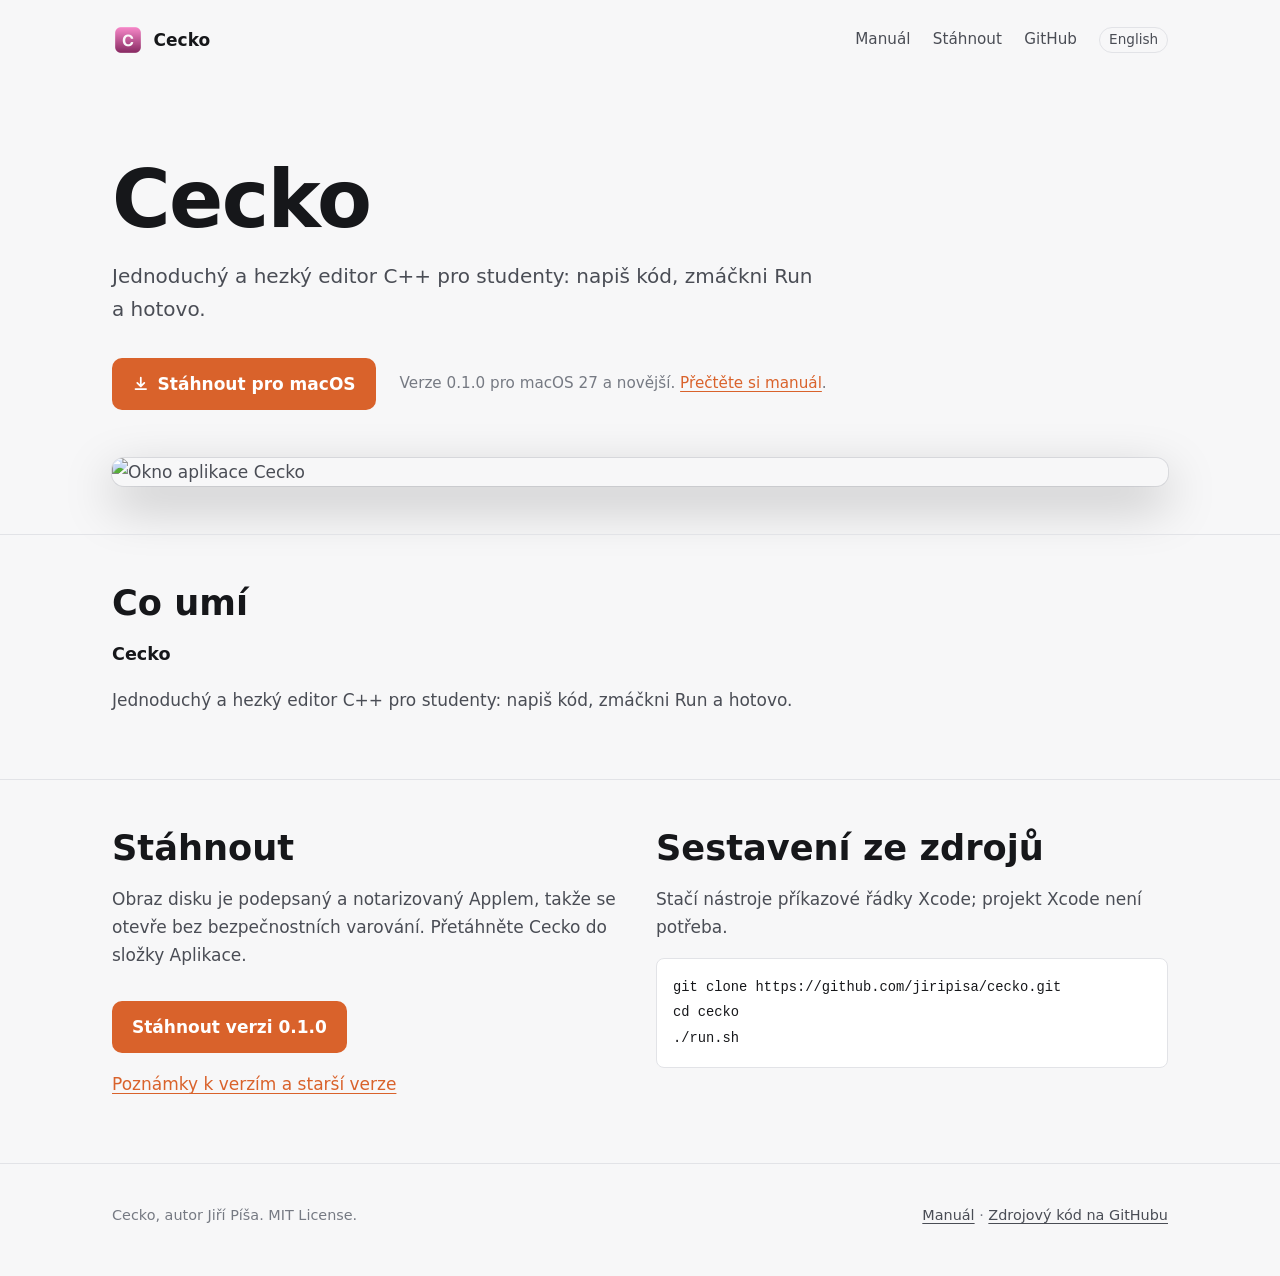
==== docs/cs/index.html @ 794611c7 "chore: app skeleton — Cecko, a beginner C++ editor for macOS" ====
<!doctype html>
<html lang="cs">
<head>
<meta charset="utf-8">
<meta name="viewport" content="width=device-width, initial-scale=1">
<title>Cecko pro macOS</title>
<meta name="description" content="Jednoduchý a hezký editor C++ pro studenty: napiš kód, zmáčkni Run a hotovo.">
<meta property="og:title" content="Cecko">
<meta property="og:description" content="Jednoduchý a hezký editor C++ pro studenty: napiš kód, zmáčkni Run a hotovo.">
<meta property="og:image" content="https://jiripisa.github.io/cecko/assets/cecko-window.png">
<meta property="og:type" content="website">
<link rel="alternate" hreflang="en" href="https://jiripisa.github.io/cecko/">
<link rel="alternate" hreflang="cs" href="https://jiripisa.github.io/cecko/cs/">
<link rel="alternate" hreflang="x-default" href="https://jiripisa.github.io/cecko/">
<link rel="icon" href="../assets/icon.png">
<link rel="stylesheet" href="../assets/site.css">
</head>
<body>

<header class="wrap masthead">
  <a class="brand" href="#top"><img src="../assets/icon.png" alt="" width="32" height="32">Cecko</a>
  <nav aria-label="Stránka">
    <a href="manual.html">Manuál</a>
    <a href="#get">Stáhnout</a>
    <a href="https://github.com/jiripisa/cecko">GitHub</a>
    <a class="lang" href="../" hreflang="en" lang="en">English</a>
  </nav>
</header>

<main id="top">
  <div class="wrap hero">
    <h1>Cecko</h1>
    <p class="lede">Jednoduchý a hezký editor C++ pro studenty: napiš kód, zmáčkni Run a hotovo.</p>
    <div class="actions">
      <a class="button" href="https://github.com/jiripisa/cecko/releases/download/v0.1.0/Cecko-0.1.0.dmg">
        <svg viewBox="0 0 20 20" fill="none" stroke="currentColor" stroke-width="2" aria-hidden="true"><path d="M10 3v10m0 0-4-4m4 4 4-4M4 16h12" stroke-linecap="round" stroke-linejoin="round"/></svg>
        Stáhnout pro macOS
      </a>
      <span class="meta">Verze 0.1.0 pro macOS 27 a novější. <a href="manual.html">Přečtěte si manuál</a>.</span>
    </div>
    <figure class="shot">
      <img src="../assets/cecko-window.png" alt="Okno aplikace Cecko" width="1400">
    </figure>
  </div>

  <section id="features">
    <div class="wrap">
      <h2>Co umí</h2>
      <!-- FILL: stejné bloky jako v anglické verzi, česky. -->
      <div class="grid">
        <div>
          <h3>Cecko</h3>
          <p>Jednoduchý a hezký editor C++ pro studenty: napiš kód, zmáčkni Run a hotovo.</p>
        </div>
      </div>
    </div>
  </section>

  <section id="get">
    <div class="wrap grid">
      <div>
        <h2>Stáhnout</h2>
        <p>Obraz disku je podepsaný a notarizovaný Applem, takže se otevře bez
        bezpečnostních varování. Přetáhněte Cecko do složky Aplikace.</p>
        <div class="actions">
          <a class="button" href="https://github.com/jiripisa/cecko/releases/download/v0.1.0/Cecko-0.1.0.dmg">Stáhnout verzi 0.1.0</a>
        </div>
        <p><a href="https://github.com/jiripisa/cecko/releases">Poznámky k verzím a starší verze</a></p>
      </div>
      <div>
        <h2>Sestavení ze zdrojů</h2>
        <p>Stačí nástroje příkazové řádky Xcode; projekt Xcode není potřeba.</p>
<pre><code>git clone https://github.com/jiripisa/cecko.git
cd cecko
./run.sh</code></pre>
      </div>
    </div>
  </section>
</main>

<footer>
  <div class="wrap">
    <span>Cecko, autor Jiří Píša. MIT License.</span>
    <span><a href="manual.html">Manuál</a> · <a href="https://github.com/jiripisa/cecko">Zdrojový kód na GitHubu</a></span>
  </div>
</footer>

</body>
</html>
---- docs/assets/site.css ----
/* Shared by index.html and manual.html. Colours are tokens; adjust --accent
   to the app's icon. Light and dark follow the system. */
:root {
  --bg: #f7f7f8;
  --panel: #ffffff;
  --line: #e2e3e7;
  --ink: #16171a;
  --ink2: #4a4d55;
  --ink3: #767a83;
  --accent: #d9622b;
  --accent-ink: #ffffff;
  --measure: 44rem;
  --gutter: clamp(1rem, 4vw, 3rem);
  color-scheme: light dark;
}
@media (prefers-color-scheme: dark) {
  :root {
    --bg: #131418;
    --panel: #1a1c21;
    --line: #2a2d34;
    --ink: #e7ecf2;
    --ink2: #aab2bd;
    --ink3: #7d848e;
    --accent: #ff9e4a;
    --accent-ink: #1a1209;
  }
}
* { box-sizing: border-box; }
html { -webkit-text-size-adjust: 100%; scroll-padding-top: 1.5rem; }
body {
  margin: 0;
  background: var(--bg);
  color: var(--ink2);
  font: 1.0625rem/1.65 system-ui, -apple-system, "Segoe UI", sans-serif;
}
a { color: var(--accent); text-underline-offset: .2em; }
a:focus-visible, button:focus-visible { outline: 2px solid var(--accent); outline-offset: 3px; border-radius: 4px; }
code, kbd, pre { font-family: ui-monospace, "SF Mono", Menlo, monospace; font-size: .9em; }
code { color: var(--ink); }
b, strong { color: var(--ink); font-weight: 600; }
img { max-width: 100%; height: auto; }
.wrap { max-width: 72rem; margin: 0 auto; padding: 0 var(--gutter); }

.masthead { display: flex; align-items: center; justify-content: space-between; gap: 1rem; padding-block: 1.5rem; }
.brand { display: flex; align-items: center; gap: .6rem; color: var(--ink); text-decoration: none; font-weight: 650; }
.brand img { width: 2rem; height: 2rem; }
.masthead nav { display: flex; flex-wrap: wrap; justify-content: flex-end; gap: .4rem 1.4rem; }
.masthead nav a { color: var(--ink2); text-decoration: none; font-size: .95rem; }
.masthead nav a:hover, .masthead nav a[aria-current] { color: var(--ink); }
.masthead nav a.lang { padding: 0 .55rem; border: 1px solid var(--line); border-radius: 999px; font-size: .85rem; }

.hero { padding-block: clamp(2rem, 7vw, 5rem) 3rem; }
.hero h1 { margin: 0; color: var(--ink); font-size: clamp(2.6rem, 8vw, 5rem); line-height: 1; letter-spacing: -.02em; }
.lede { max-width: var(--measure); margin: 1.25rem 0 0; font-size: 1.25rem; }
.actions { display: flex; flex-wrap: wrap; align-items: center; gap: 1rem 1.5rem; margin-top: 2rem; }
.button {
  display: inline-flex; align-items: center; gap: .5rem; padding: .75rem 1.25rem; border-radius: 10px;
  background: var(--accent); color: var(--accent-ink); font-weight: 650; text-decoration: none;
}
.button svg { width: 1.1rem; height: 1.1rem; }
.meta { color: var(--ink3); font-size: .95rem; }
.shot { margin: 3rem 0 0; }
.shot img { display: block; border-radius: 12px; box-shadow: 0 18px 50px rgba(0,0,0,.25), 0 0 0 1px var(--line); }

section { padding-block: 3rem; border-top: 1px solid var(--line); }
section h2 { margin: 0 0 1rem; color: var(--ink); font-size: clamp(1.6rem, 3.5vw, 2.2rem); line-height: 1.15; }
section p, section li { max-width: var(--measure); }
.grid { display: grid; grid-template-columns: repeat(auto-fit, minmax(16rem, 1fr)); gap: 2rem; }
.grid h3 { margin: 0 0 .4rem; color: var(--ink); font-size: 1.1rem; }
pre { overflow-x: auto; padding: 1rem; border-radius: 8px; background: var(--panel); border: 1px solid var(--line); color: var(--ink); }

footer { padding-block: 2.5rem 3rem; color: var(--ink3); font-size: .9rem; border-top: 1px solid var(--line); }
footer .wrap { display: flex; flex-wrap: wrap; justify-content: space-between; gap: 1rem; }
footer a { color: var(--ink2); }

@media (max-width: 640px) {
  .masthead nav a:not(.lang):not(:first-child) { display: none; }
}
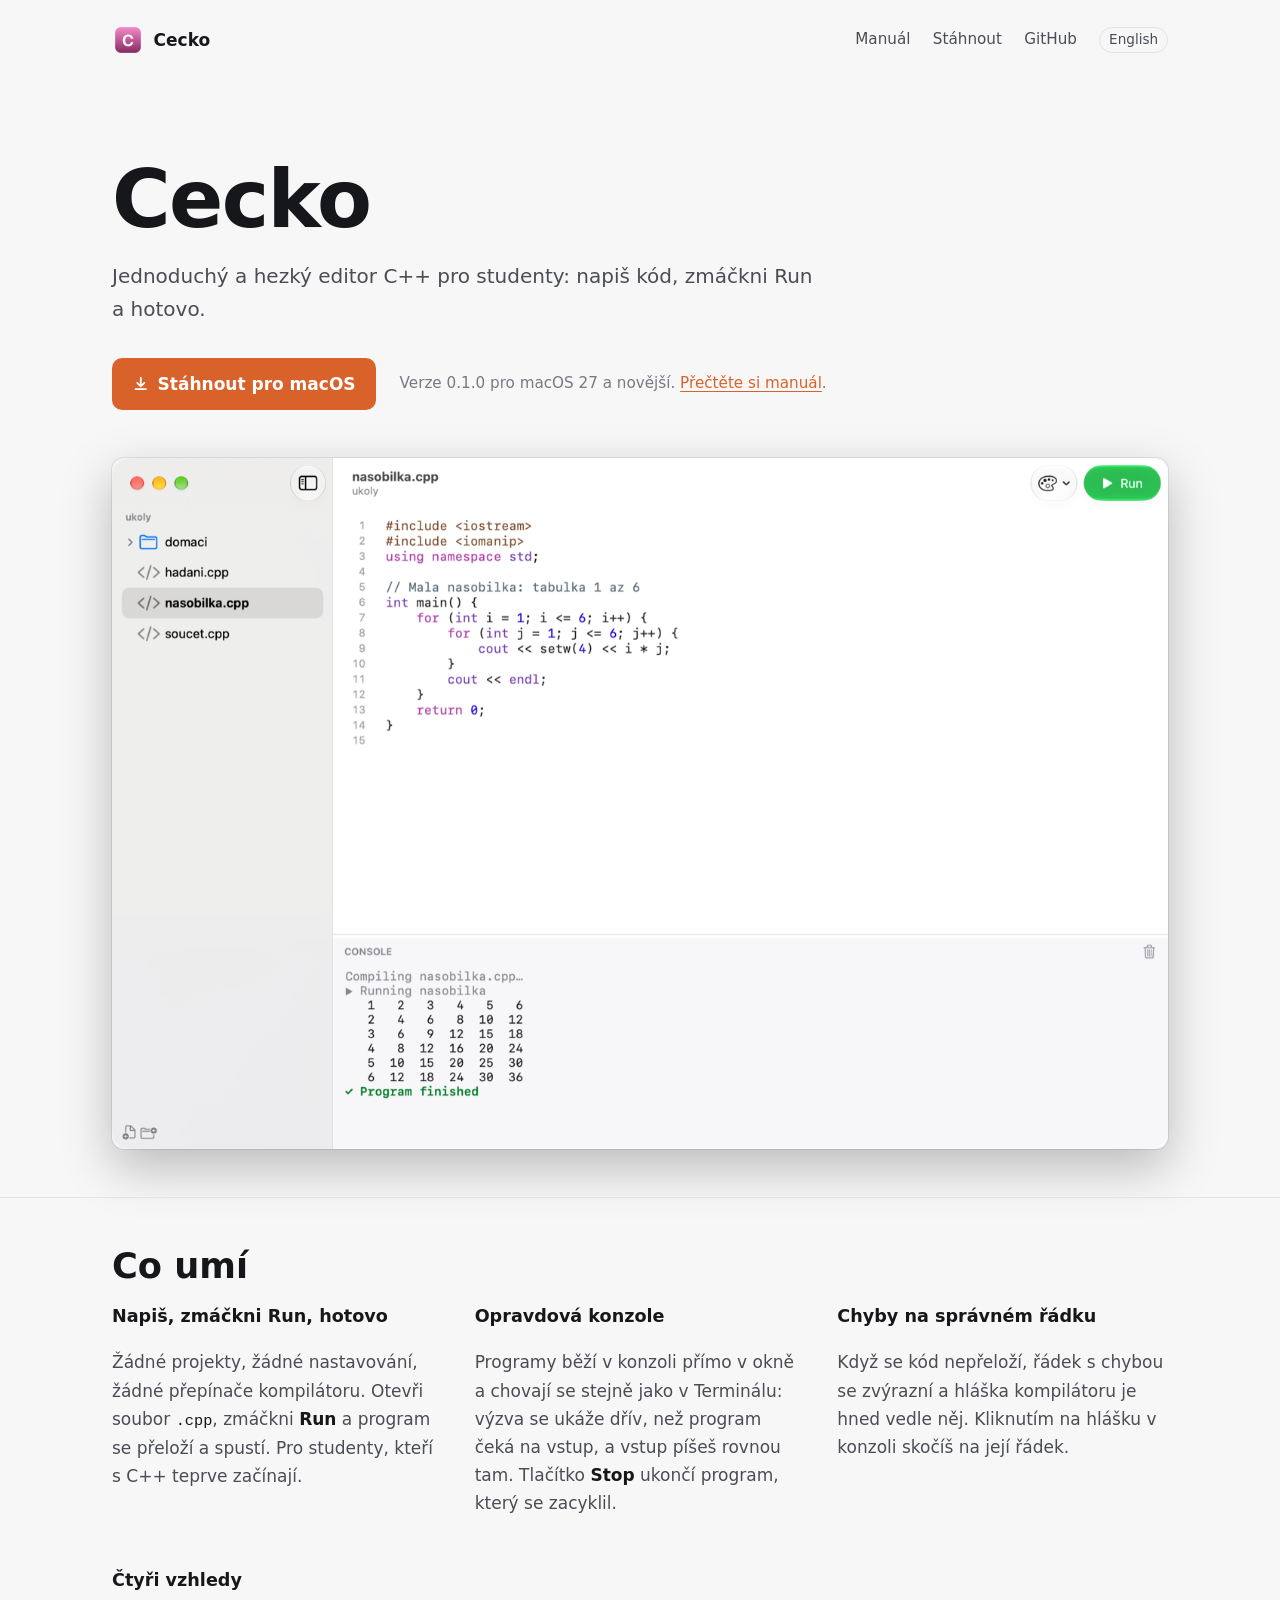
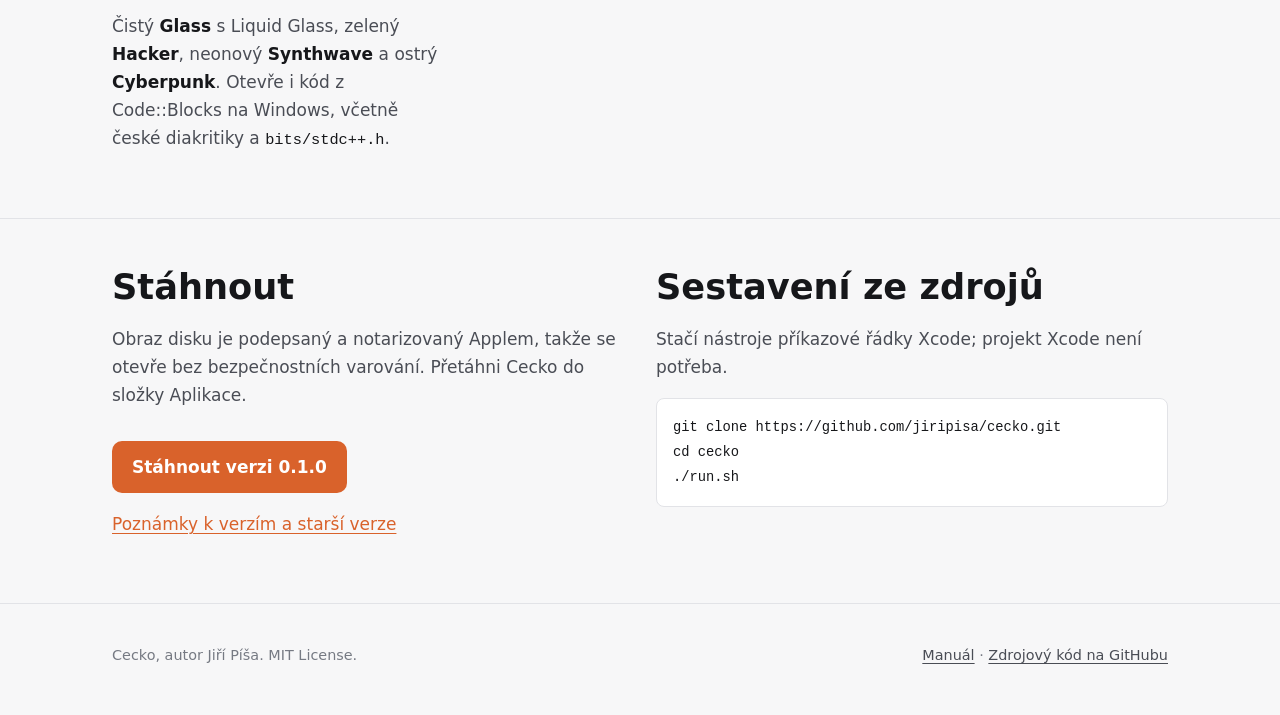
==== commit 93bfb782: "docs: website, manual (EN + CS) and changelog for v0.1" ====
--- a/docs/cs/index.html
+++ b/docs/cs/index.html
@@ -46,11 +46,30 @@
   <section id="features">
     <div class="wrap">
       <h2>Co umí</h2>
-      <!-- FILL: stejné bloky jako v anglické verzi, česky. -->
       <div class="grid">
         <div>
-          <h3>Cecko</h3>
-          <p>Jednoduchý a hezký editor C++ pro studenty: napiš kód, zmáčkni Run a hotovo.</p>
+          <h3>Napiš, zmáčkni Run, hotovo</h3>
+          <p>Žádné projekty, žádné nastavování, žádné přepínače kompilátoru.
+          Otevři soubor <code>.cpp</code>, zmáčkni <b>Run</b> a program se přeloží
+          a spustí. Pro studenty, kteří s C++ teprve začínají.</p>
+        </div>
+        <div>
+          <h3>Opravdová konzole</h3>
+          <p>Programy běží v konzoli přímo v okně a chovají se stejně jako
+          v Terminálu: výzva se ukáže dřív, než program čeká na vstup, a vstup
+          píšeš rovnou tam. Tlačítko <b>Stop</b> ukončí program, který se zacyklil.</p>
+        </div>
+        <div>
+          <h3>Chyby na správném řádku</h3>
+          <p>Když se kód nepřeloží, řádek s chybou se zvýrazní a hláška
+          kompilátoru je hned vedle něj. Kliknutím na hlášku v konzoli skočíš
+          na její řádek.</p>
+        </div>
+        <div>
+          <h3>Čtyři vzhledy</h3>
+          <p>Čistý <b>Glass</b> s Liquid Glass, zelený <b>Hacker</b>, neonový
+          <b>Synthwave</b> a ostrý <b>Cyberpunk</b>. Otevře i kód z Code::Blocks
+          na Windows, včetně české diakritiky a <code>bits/stdc++.h</code>.</p>
         </div>
       </div>
     </div>
@@ -61,7 +80,7 @@
       <div>
         <h2>Stáhnout</h2>
         <p>Obraz disku je podepsaný a notarizovaný Applem, takže se otevře bez
-        bezpečnostních varování. Přetáhněte Cecko do složky Aplikace.</p>
+        bezpečnostních varování. Přetáhni Cecko do složky Aplikace.</p>
         <div class="actions">
           <a class="button" href="https://github.com/jiripisa/cecko/releases/download/v0.1.0/Cecko-0.1.0.dmg">Stáhnout verzi 0.1.0</a>
         </div>
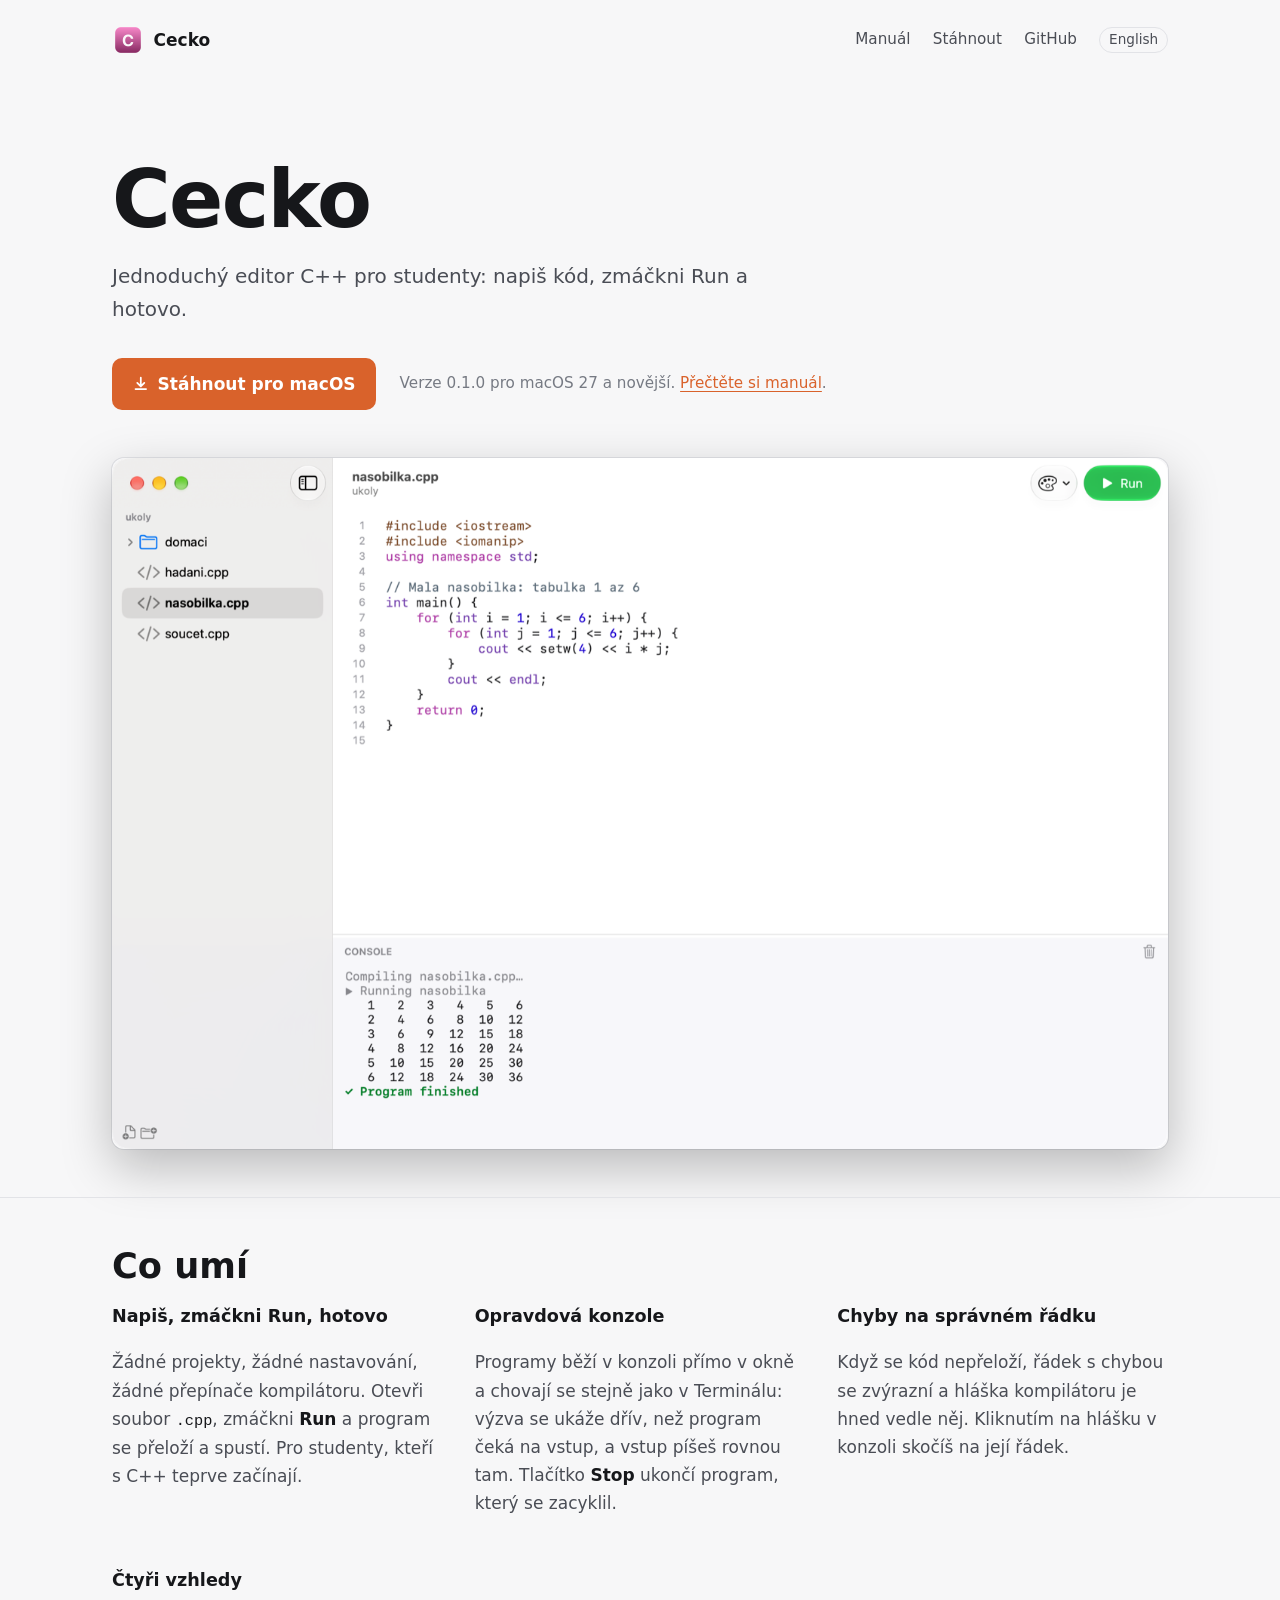
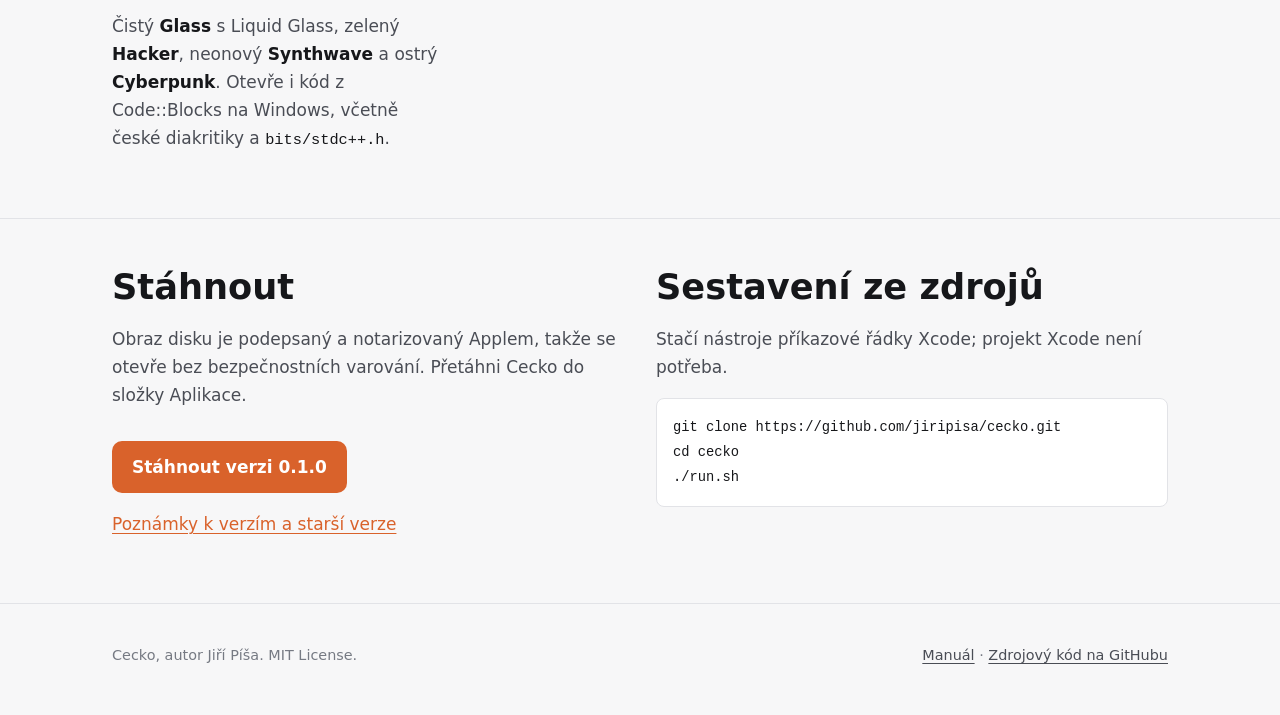
==== commit 44cfff8b: "fix(ui): one bubble per line, save before Trash, focus back to editor, no focus ring; docs: drop 'go" ====
--- a/docs/cs/index.html
+++ b/docs/cs/index.html
@@ -4,9 +4,9 @@
 <meta charset="utf-8">
 <meta name="viewport" content="width=device-width, initial-scale=1">
 <title>Cecko pro macOS</title>
-<meta name="description" content="Jednoduchý a hezký editor C++ pro studenty: napiš kód, zmáčkni Run a hotovo.">
+<meta name="description" content="Jednoduchý editor C++ pro studenty: napiš kód, zmáčkni Run a hotovo.">
 <meta property="og:title" content="Cecko">
-<meta property="og:description" content="Jednoduchý a hezký editor C++ pro studenty: napiš kód, zmáčkni Run a hotovo.">
+<meta property="og:description" content="Jednoduchý editor C++ pro studenty: napiš kód, zmáčkni Run a hotovo.">
 <meta property="og:image" content="https://jiripisa.github.io/cecko/assets/cecko-window.png">
 <meta property="og:type" content="website">
 <link rel="alternate" hreflang="en" href="https://jiripisa.github.io/cecko/">
@@ -30,7 +30,7 @@
 <main id="top">
   <div class="wrap hero">
     <h1>Cecko</h1>
-    <p class="lede">Jednoduchý a hezký editor C++ pro studenty: napiš kód, zmáčkni Run a hotovo.</p>
+    <p class="lede">Jednoduchý editor C++ pro studenty: napiš kód, zmáčkni Run a hotovo.</p>
     <div class="actions">
       <a class="button" href="https://github.com/jiripisa/cecko/releases/download/v0.1.0/Cecko-0.1.0.dmg">
         <svg viewBox="0 0 20 20" fill="none" stroke="currentColor" stroke-width="2" aria-hidden="true"><path d="M10 3v10m0 0-4-4m4 4 4-4M4 16h12" stroke-linecap="round" stroke-linejoin="round"/></svg>
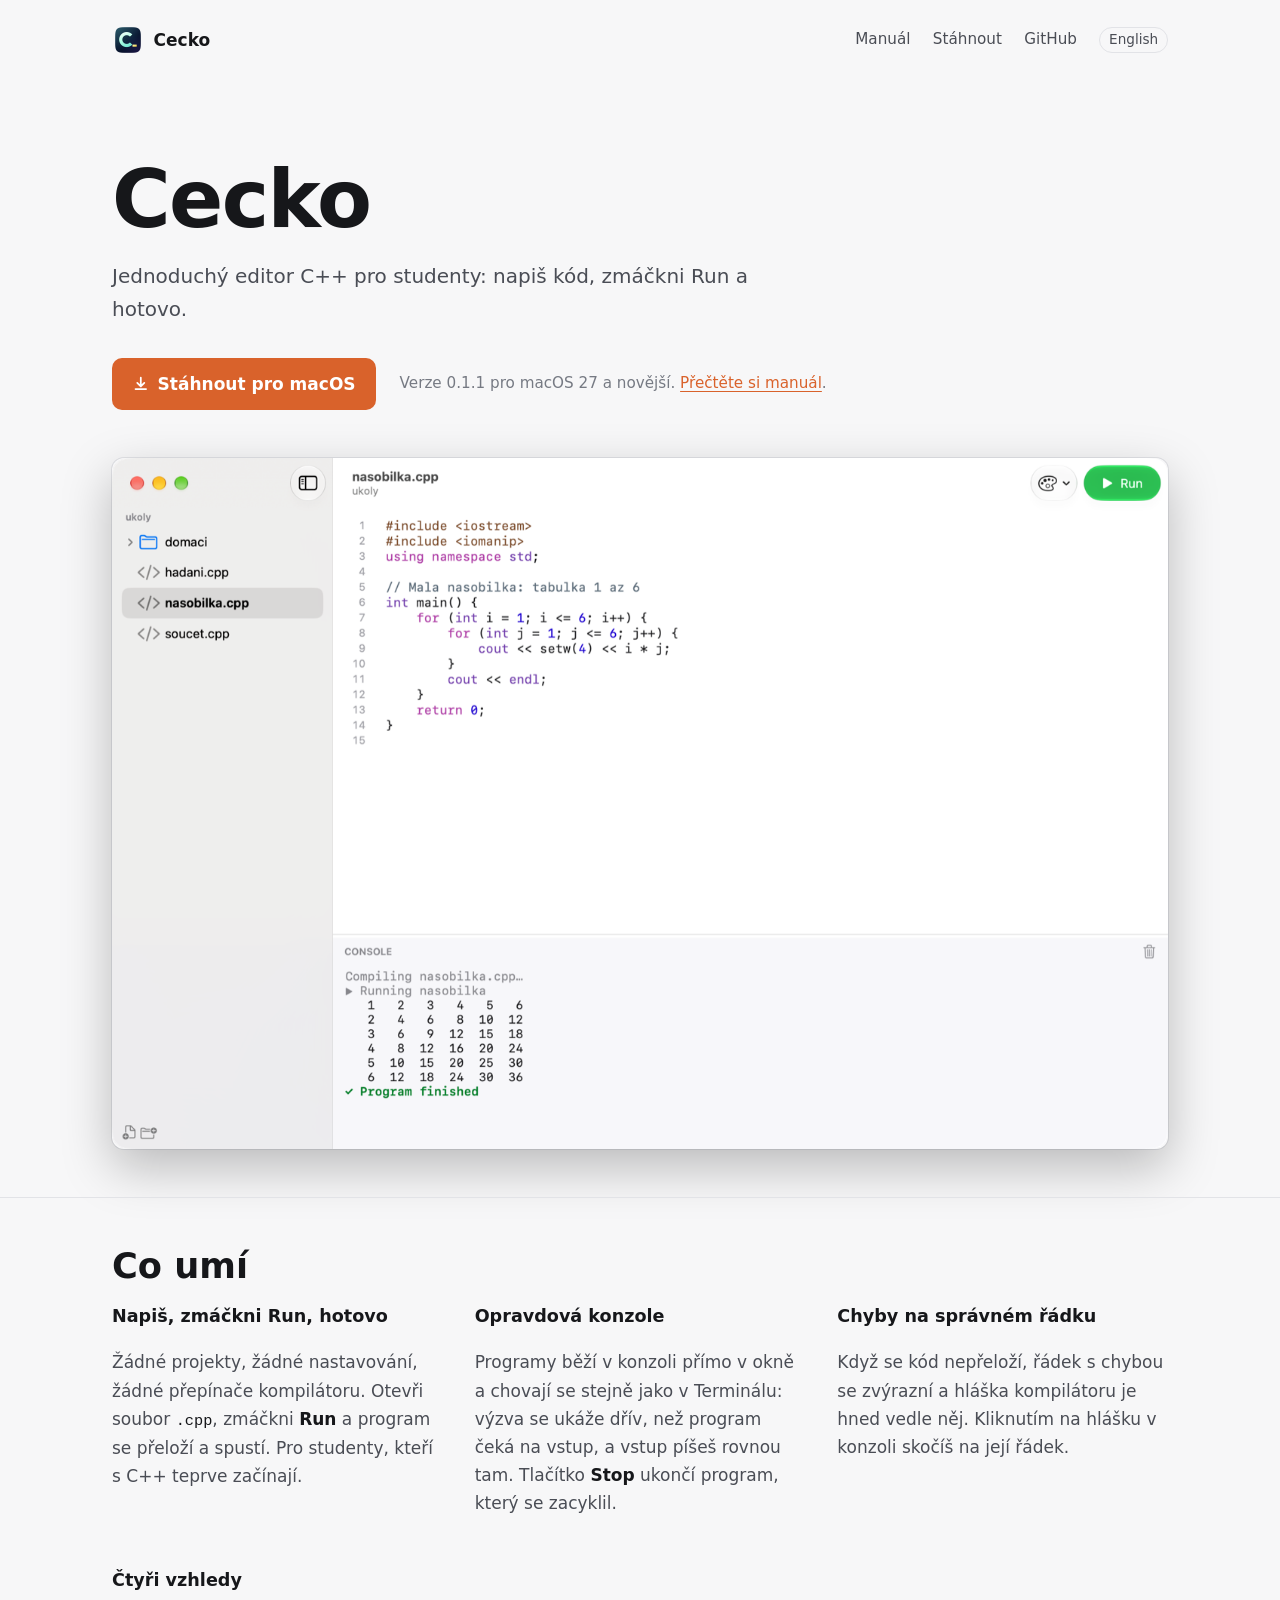
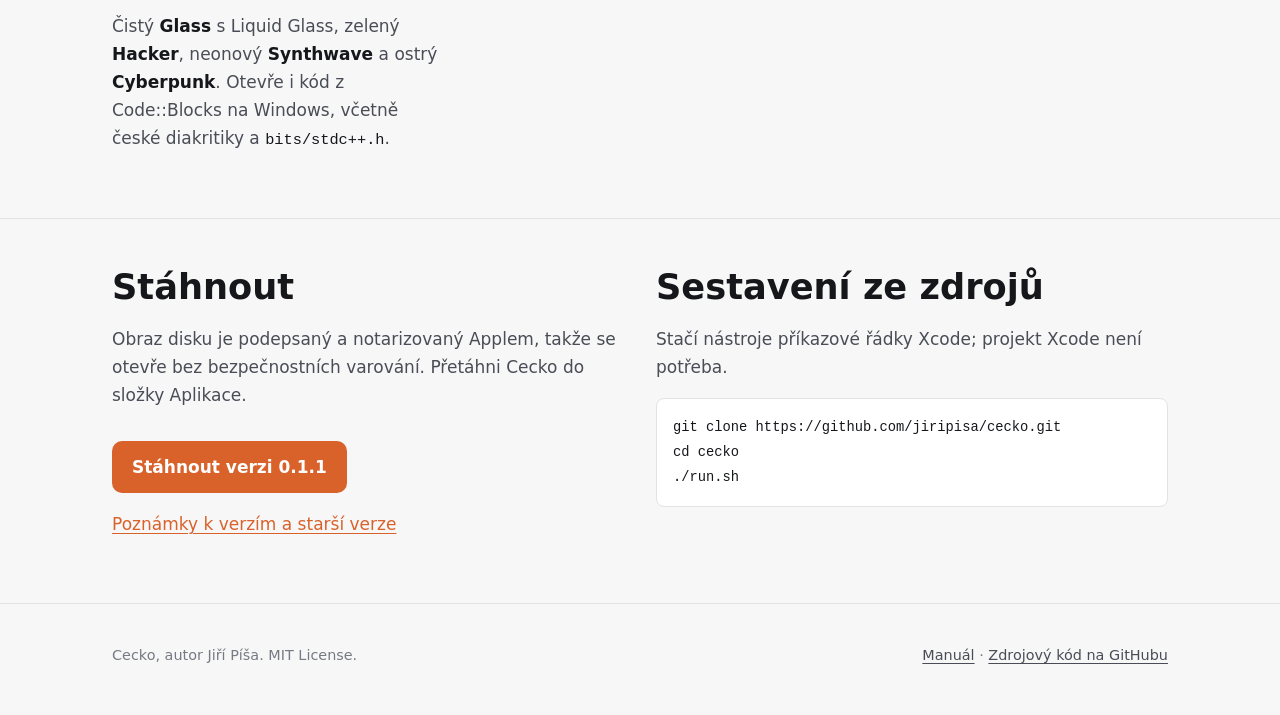
==== commit 400ba33b: "chore: merge release/v0.1.1 — v0.1.1 release" ====
--- a/docs/cs/index.html
+++ b/docs/cs/index.html
@@ -32,11 +32,11 @@
     <h1>Cecko</h1>
     <p class="lede">Jednoduchý editor C++ pro studenty: napiš kód, zmáčkni Run a hotovo.</p>
     <div class="actions">
-      <a class="button" href="https://github.com/jiripisa/cecko/releases/download/v0.1.0/Cecko-0.1.0.dmg">
+      <a class="button" href="https://github.com/jiripisa/cecko/releases/download/v0.1.1/Cecko-0.1.1.dmg">
         <svg viewBox="0 0 20 20" fill="none" stroke="currentColor" stroke-width="2" aria-hidden="true"><path d="M10 3v10m0 0-4-4m4 4 4-4M4 16h12" stroke-linecap="round" stroke-linejoin="round"/></svg>
         Stáhnout pro macOS
       </a>
-      <span class="meta">Verze 0.1.0 pro macOS 27 a novější. <a href="manual.html">Přečtěte si manuál</a>.</span>
+      <span class="meta">Verze 0.1.1 pro macOS 27 a novější. <a href="manual.html">Přečtěte si manuál</a>.</span>
     </div>
     <figure class="shot">
       <img src="../assets/cecko-window.png" alt="Okno aplikace Cecko" width="1400">
@@ -82,7 +82,7 @@
         <p>Obraz disku je podepsaný a notarizovaný Applem, takže se otevře bez
         bezpečnostních varování. Přetáhni Cecko do složky Aplikace.</p>
         <div class="actions">
-          <a class="button" href="https://github.com/jiripisa/cecko/releases/download/v0.1.0/Cecko-0.1.0.dmg">Stáhnout verzi 0.1.0</a>
+          <a class="button" href="https://github.com/jiripisa/cecko/releases/download/v0.1.1/Cecko-0.1.1.dmg">Stáhnout verzi 0.1.1</a>
         </div>
         <p><a href="https://github.com/jiripisa/cecko/releases">Poznámky k verzím a starší verze</a></p>
       </div>
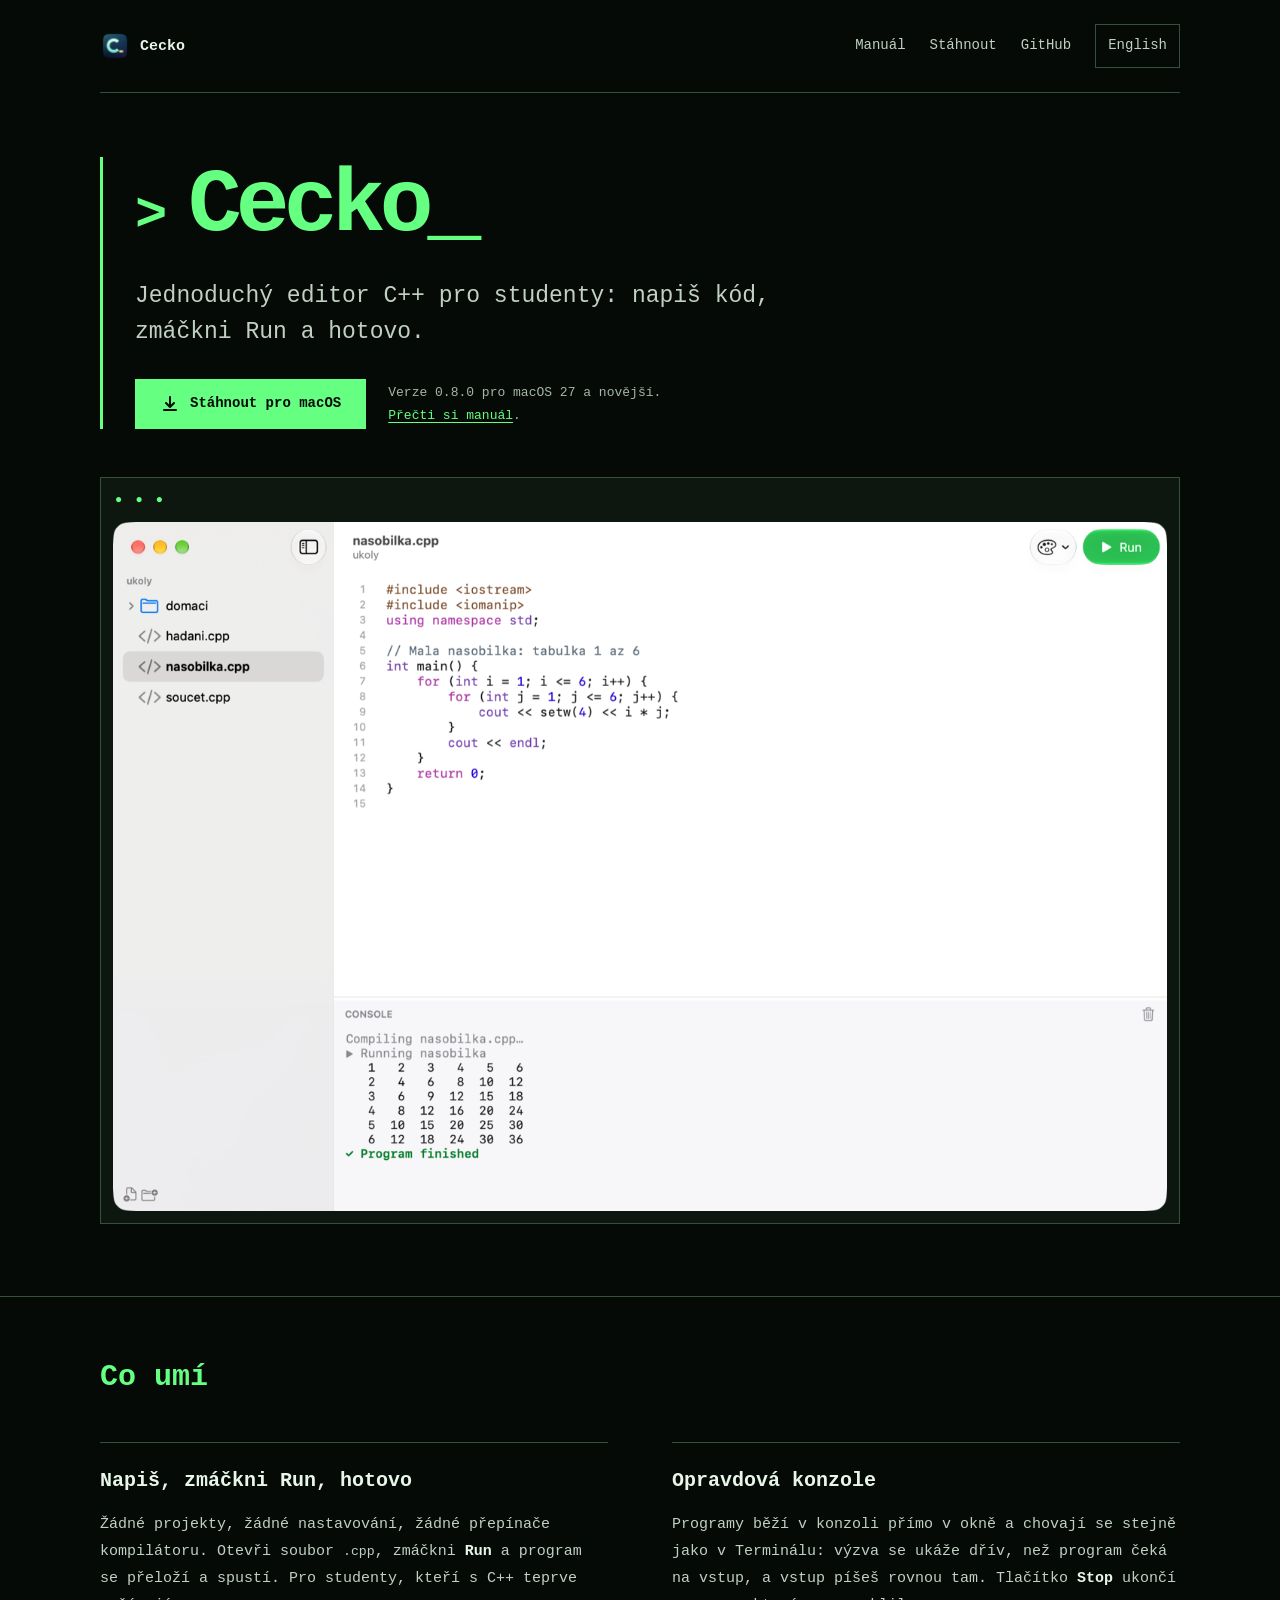
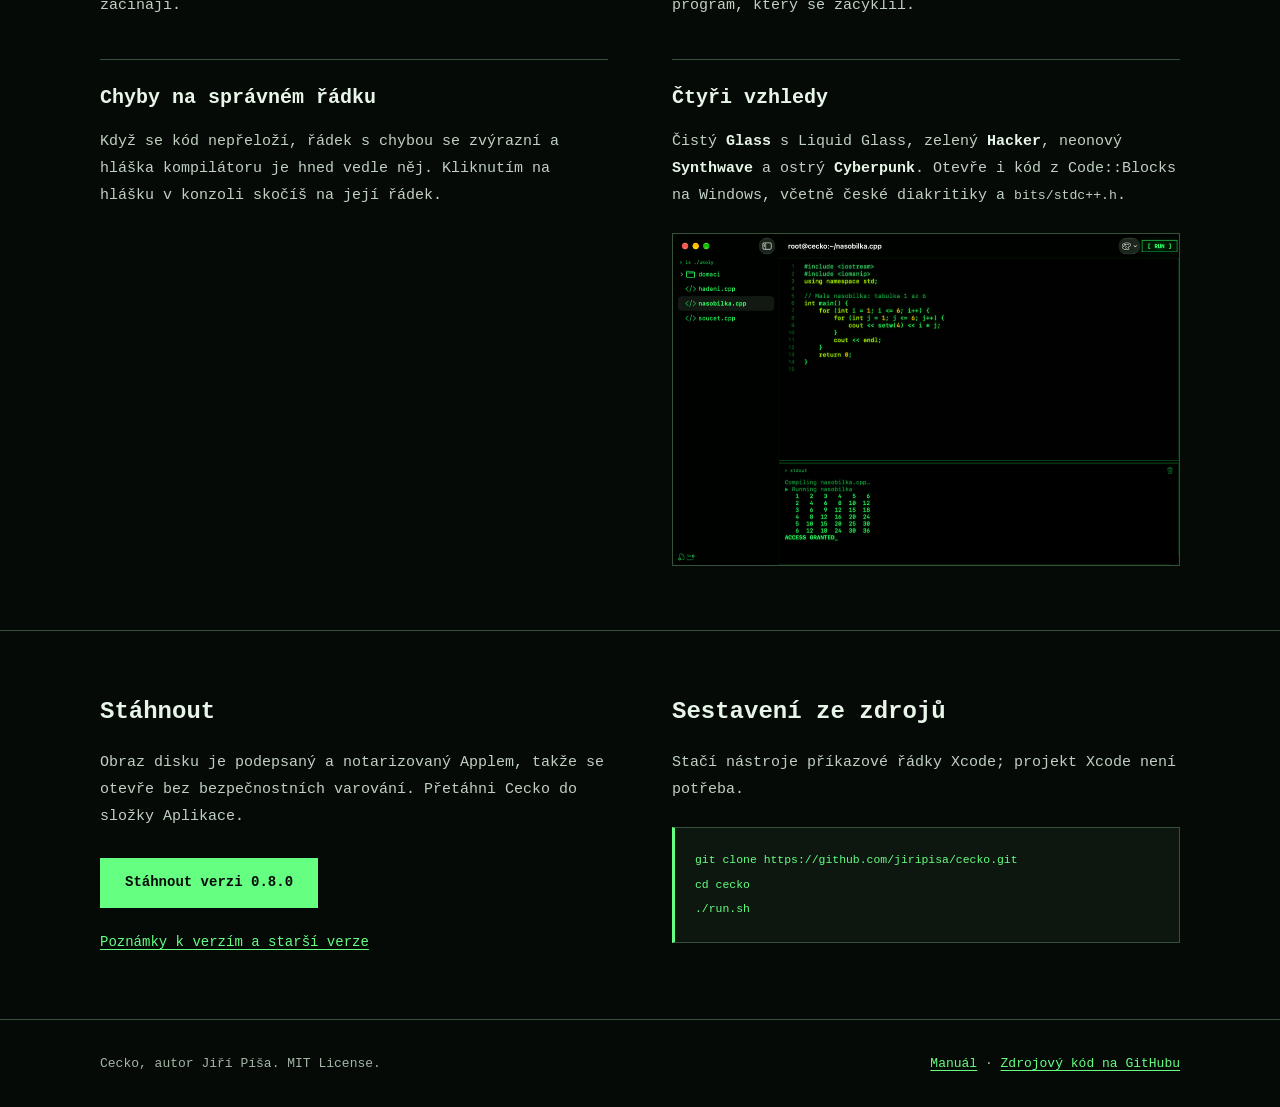
==== commit ebe7f5f4: "chore: merge release/v0.8.0 — v0.8.0 release" ====
--- a/docs/cs/index.html
+++ b/docs/cs/index.html
@@ -16,6 +16,7 @@
 <link rel="stylesheet" href="../assets/site.css">
 </head>
 <body>
+<a class="skip" href="#top">Přeskočit na obsah</a>
 
 <header class="wrap masthead">
   <a class="brand" href="#top"><img src="../assets/icon.png" alt="" width="32" height="32">Cecko</a>
@@ -29,17 +30,19 @@
 
 <main id="top">
   <div class="wrap hero">
-    <h1>Cecko</h1>
+    <div class="hero-copy">
+    <h1><span class="prompt" aria-hidden="true">&gt; </span>Cecko<span class="cursor" aria-hidden="true">_</span></h1>
     <p class="lede">Jednoduchý editor C++ pro studenty: napiš kód, zmáčkni Run a hotovo.</p>
     <div class="actions">
-      <a class="button" href="https://github.com/jiripisa/cecko/releases/download/v0.1.1/Cecko-0.1.1.dmg">
+      <a class="button" href="https://github.com/jiripisa/cecko/releases/download/v0.8.0/Cecko-0.8.0.dmg">
         <svg viewBox="0 0 20 20" fill="none" stroke="currentColor" stroke-width="2" aria-hidden="true"><path d="M10 3v10m0 0-4-4m4 4 4-4M4 16h12" stroke-linecap="round" stroke-linejoin="round"/></svg>
         Stáhnout pro macOS
       </a>
-      <span class="meta">Verze 0.1.1 pro macOS 27 a novější. <a href="manual.html">Přečtěte si manuál</a>.</span>
+      <span class="meta">Verze 0.8.0 pro macOS 27 a novější. <a href="manual.html">Přečti si manuál</a>.</span>
     </div>
-    <figure class="shot">
-      <img src="../assets/cecko-window.png" alt="Okno aplikace Cecko" width="1400">
+    </div>
+    <figure class="shot"><span class="terminal-chrome" aria-hidden="true">● ● ●</span>
+      <img src="../assets/cecko-window.png" alt="Cecko ve vzhledu Glass: soubory vlevo, kód násobilky v C++, zelené tlačítko Run a výsledná tabulka v konzoli." width="1400" height="916" fetchpriority="high">
     </figure>
   </div>
 
@@ -70,6 +73,7 @@
           <p>Čistý <b>Glass</b> s Liquid Glass, zelený <b>Hacker</b>, neonový
           <b>Synthwave</b> a ostrý <b>Cyberpunk</b>. Otevře i kód z Code::Blocks
           na Windows, včetně české diakritiky a <code>bits/stdc++.h</code>.</p>
+          <figure class="hacker-shot"><img src="../assets/manual/theme-hacker.png" alt="Vzhled Hacker: zelený kód v C++ a výpis násobilky na černém pozadí." width="1000" height="654" loading="lazy"></figure>
         </div>
       </div>
     </div>
@@ -82,7 +86,7 @@
         <p>Obraz disku je podepsaný a notarizovaný Applem, takže se otevře bez
         bezpečnostních varování. Přetáhni Cecko do složky Aplikace.</p>
         <div class="actions">
-          <a class="button" href="https://github.com/jiripisa/cecko/releases/download/v0.1.1/Cecko-0.1.1.dmg">Stáhnout verzi 0.1.1</a>
+          <a class="button" href="https://github.com/jiripisa/cecko/releases/download/v0.8.0/Cecko-0.8.0.dmg">Stáhnout verzi 0.8.0</a>
         </div>
         <p><a href="https://github.com/jiripisa/cecko/releases">Poznámky k verzím a starší verze</a></p>
       </div>
--- a/docs/assets/site.css
+++ b/docs/assets/site.css
@@ -1,78 +1,119 @@
-/* Shared by index.html and manual.html. Colours are tokens; adjust --accent
-   to the app's icon. Light and dark follow the system. */
+/* Shared by index.html and manual.html (manual.css builds on these tokens).
+   A dark "terminal" look that echoes the app's Hacker theme. */
 :root {
-  --bg: #f7f7f8;
-  --panel: #ffffff;
-  --line: #e2e3e7;
-  --ink: #16171a;
-  --ink2: #4a4d55;
-  --ink3: #767a83;
-  --accent: #d9622b;
-  --accent-ink: #ffffff;
+  --bg: #050a06;
+  --panel: #0d170f;
+  --line: #36513b;
+  --ink: #e8f6e9;
+  --ink2: #c1d0c2;
+  --ink3: #a4b6a6;
+  --accent: #65ff82;
+  --accent-ink: #050a06;
+  --focus: #65ff82;
   --measure: 44rem;
-  --gutter: clamp(1rem, 4vw, 3rem);
-  color-scheme: light dark;
-}
-@media (prefers-color-scheme: dark) {
-  :root {
-    --bg: #131418;
-    --panel: #1a1c21;
-    --line: #2a2d34;
-    --ink: #e7ecf2;
-    --ink2: #aab2bd;
-    --ink3: #7d848e;
-    --accent: #ff9e4a;
-    --accent-ink: #1a1209;
-  }
+  color-scheme: dark;
 }
 * { box-sizing: border-box; }
-html { -webkit-text-size-adjust: 100%; scroll-padding-top: 1.5rem; }
-body {
-  margin: 0;
-  background: var(--bg);
-  color: var(--ink2);
-  font: 1.0625rem/1.65 system-ui, -apple-system, "Segoe UI", sans-serif;
+html { -webkit-text-size-adjust: 100%; scroll-padding-top: 24px; }
+body { margin: 0; font-size: 17px; line-height: 1.65; }
+img { display: block; max-width: 100%; height: auto; }
+a { text-underline-offset: .22em; }
+a:hover { text-decoration-thickness: 2px; }
+a:focus-visible { outline: 3px solid var(--focus); outline-offset: 5px; }
+h1,h2,h3,p,figure { margin: 0; }
+h1,h2,h3 { line-height: 1.1; text-wrap: balance; }
+p { max-width: 68ch; }
+p + p { margin-top: 1rem; }
+code,pre { font-family: ui-monospace, 'SFMono-Regular', Menlo, Consolas, monospace; }
+code { font-size: .88em; }
+pre { margin: 24px 0 0; padding: 24px; white-space: pre-wrap; overflow-wrap: anywhere; font-size: 14px; line-height: 1.9; }
+.wrap { width: min(1160px, calc(100% - 64px)); margin-inline: auto; }
+.masthead { display: flex; align-items: center; justify-content: space-between; gap: 24px; padding-block: 24px; }
+.brand { display: inline-flex; align-items: center; gap: 10px; font-weight: 700; text-decoration: none; }
+.brand img { width: 36px; height: 36px; }
+nav { display: flex; flex-wrap: wrap; align-items: center; gap: 8px 28px; }
+nav a { display: inline-flex; align-items: center; min-height: 44px; font-size: 14px; text-decoration: none; }
+.actions { display: flex; flex-wrap: wrap; align-items: center; gap: 16px; margin-top: 28px; }
+.button { display: inline-flex; align-items: center; justify-content: center; gap: 10px; min-height: 50px; padding: 13px 24px; font-size: 16px; line-height: 1.4; font-weight: 700; text-decoration: none; }
+.button svg { width: 20px; height: 20px; flex-shrink: 0; }
+.meta { font-size: 13px; line-height: 1.8; }
+.meta a { white-space: nowrap; }
+.shot img { width: 100%; }
+.grid { display: grid; gap: 48px; }
+.grid > * { min-width: 0; }
+#features h2 { margin-bottom: 48px; }
+#features h3 { margin-bottom: 16px; }
+#get h2 { margin-bottom: 20px; }
+#get .actions + p { margin-top: 22px; font-size: 14px; }
+footer { font-size: 13px; padding-block: 32px; }
+footer .wrap { display: flex; flex-wrap: wrap; justify-content: space-between; gap: 16px; }
+.skip { position: absolute; left: 16px; top: -100px; z-index: 10; padding: 12px 20px; background: #fff; color: #111; }
+.skip:focus { top: 12px; }
+.gallery { display: grid; grid-template-columns: repeat(2,minmax(0,1fr)); gap: 24px; margin-top: 36px; }
+.gallery figure { min-width: 0; }
+.gallery img { width: 100%; }
+.gallery figcaption { font-weight: 700; }
+@media(max-width: 640px) {
+ .wrap { width: calc(100% - 40px); }
+ .masthead { align-items: flex-start; flex-direction: column; gap: 8px; padding-block: 16px; }
+ nav { width: 100%; justify-content: space-between; gap: 6px 14px; }
+ nav a { font-size: 13px; }
+ .grid { grid-template-columns: minmax(0,1fr) !important; gap: 36px; }
+ .gallery { grid-template-columns: minmax(0,1fr); }
+ .button { max-width: 100%; }
+ pre { padding: 20px; font-size: 12px; }
+ footer .wrap { flex-direction: column; }
 }
-a { color: var(--accent); text-underline-offset: .2em; }
-a:focus-visible, button:focus-visible { outline: 2px solid var(--accent); outline-offset: 3px; border-radius: 4px; }
-code, kbd, pre { font-family: ui-monospace, "SF Mono", Menlo, monospace; font-size: .9em; }
-code { color: var(--ink); }
-b, strong { color: var(--ink); font-weight: 600; }
-img { max-width: 100%; height: auto; }
-.wrap { max-width: 72rem; margin: 0 auto; padding: 0 var(--gutter); }
 
-.masthead { display: flex; align-items: center; justify-content: space-between; gap: 1rem; padding-block: 1.5rem; }
-.brand { display: flex; align-items: center; gap: .6rem; color: var(--ink); text-decoration: none; font-weight: 650; }
-.brand img { width: 2rem; height: 2rem; }
-.masthead nav { display: flex; flex-wrap: wrap; justify-content: flex-end; gap: .4rem 1.4rem; }
-.masthead nav a { color: var(--ink2); text-decoration: none; font-size: .95rem; }
-.masthead nav a:hover, .masthead nav a[aria-current] { color: var(--ink); }
-.masthead nav a.lang { padding: 0 .55rem; border: 1px solid var(--line); border-radius: 999px; font-size: .85rem; }
-
-.hero { padding-block: clamp(2rem, 7vw, 5rem) 3rem; }
-.hero h1 { margin: 0; color: var(--ink); font-size: clamp(2.6rem, 8vw, 5rem); line-height: 1; letter-spacing: -.02em; }
-.lede { max-width: var(--measure); margin: 1.25rem 0 0; font-size: 1.25rem; }
-.actions { display: flex; flex-wrap: wrap; align-items: center; gap: 1rem 1.5rem; margin-top: 2rem; }
-.button {
-  display: inline-flex; align-items: center; gap: .5rem; padding: .75rem 1.25rem; border-radius: 10px;
-  background: var(--accent); color: var(--accent-ink); font-weight: 650; text-decoration: none;
+/* ---- Theme ---- */
+body { background: var(--bg); color: var(--ink2); font-family: ui-monospace, 'SFMono-Regular', Menlo, Consolas, monospace; font-size: 15px; line-height: 1.8; }
+a { color: var(--accent); }
+h1,h2,h3,b,strong { color: var(--ink); }
+.wrap { max-width: 1080px; }
+.masthead { border-bottom: 1px solid var(--line); }
+.brand { color: var(--ink); }
+.brand img { width: 30px; height: 30px; }
+nav { gap: 24px; }
+nav a { color: var(--ink2); }
+nav a:hover { color: var(--accent); }
+.lang { border: 1px solid var(--line); padding-inline: 12px; }
+.hero { padding-block: 64px 72px; }
+.hero-copy { border-left: 3px solid var(--accent); padding-left: 32px; }
+.hero h1 { color: var(--accent); font-size: clamp(64px,7vw,96px); font-weight: 700; letter-spacing: -.065em; }
+.prompt,.cursor { color: var(--accent); }
+.prompt { font-size: .6em; }
+.lede { margin-top: 22px; max-width: 650px; font-size: clamp(18px,2.2vw,23px); line-height: 1.6; }
+.hero .actions { gap: 22px; }
+.button { background: var(--accent); color: var(--accent-ink); border: 1px solid var(--accent); border-radius: 0; font-size: 14px; }
+.button:hover { background: #a0ffb2; }
+.meta { max-width: 320px; color: var(--ink3); }
+.shot { margin-top: 48px; border: 1px solid var(--line); background: var(--panel); padding: 12px; }
+.terminal-chrome { display: block; font-size: 12px; color: var(--accent); padding: 0 2px 10px; letter-spacing: .25em; }
+.shot img { border-radius: 4px; }
+#features { border-block: 1px solid var(--line); padding-block: 64px; }
+#features h2 { font-size: 30px; color: var(--accent); }
+#features .grid { grid-template-columns: repeat(2,minmax(0,1fr)); gap: 40px 64px; }
+#features .grid > div { border-top: 1px solid var(--line); padding-top: 24px; }
+#features h3 { font-size: 20px; line-height: 1.4; }
+.hacker-shot { margin-top: 24px; border: 1px solid var(--line); }
+.hacker-shot img { width: 100%; }
+#get { padding-block: 64px; }
+#get .grid { grid-template-columns: repeat(2,minmax(0,1fr)); gap: 64px; }
+#get h2 { font-size: 24px; line-height: 1.4; }
+pre { background: var(--panel); border: 1px solid var(--line); border-left: 3px solid var(--accent); color: var(--accent); font-size: 13px; padding: 20px; }
+footer { border-top: 1px solid var(--line); color: var(--ink3); }
+@media(max-width: 640px) {
+ nav { gap: 8px 16px; }
+ .lang { padding-inline: 8px; }
+ .hero { padding-block: 40px 48px; }
+ .hero-copy { padding-left: 18px; }
+ .hero h1 { font-size: 58px; }
+ .lede { font-size: 18px; }
+ .hero .actions { gap: 16px; }
+ .hero .button { padding-inline: 13px; font-size: 13px; }
+ .meta { font-size: 12px; }
+ .shot { padding: 6px; margin-top: 32px; }
+ #features,#get { padding-block: 48px; }
+ #features h2 { font-size: 26px; margin-bottom: 32px; }
+ #features .grid,#get .grid { gap: 32px; }
 }
-.button svg { width: 1.1rem; height: 1.1rem; }
-.meta { color: var(--ink3); font-size: .95rem; }
-.shot { margin: 3rem 0 0; }
-.shot img { display: block; border-radius: 12px; box-shadow: 0 18px 50px rgba(0,0,0,.25), 0 0 0 1px var(--line); }
-
-section { padding-block: 3rem; border-top: 1px solid var(--line); }
-section h2 { margin: 0 0 1rem; color: var(--ink); font-size: clamp(1.6rem, 3.5vw, 2.2rem); line-height: 1.15; }
-section p, section li { max-width: var(--measure); }
-.grid { display: grid; grid-template-columns: repeat(auto-fit, minmax(16rem, 1fr)); gap: 2rem; }
-.grid h3 { margin: 0 0 .4rem; color: var(--ink); font-size: 1.1rem; }
-pre { overflow-x: auto; padding: 1rem; border-radius: 8px; background: var(--panel); border: 1px solid var(--line); color: var(--ink); }
-
-footer { padding-block: 2.5rem 3rem; color: var(--ink3); font-size: .9rem; border-top: 1px solid var(--line); }
-footer .wrap { display: flex; flex-wrap: wrap; justify-content: space-between; gap: 1rem; }
-footer a { color: var(--ink2); }
-
-@media (max-width: 640px) {
-  .masthead nav a:not(.lang):not(:first-child) { display: none; }
-}
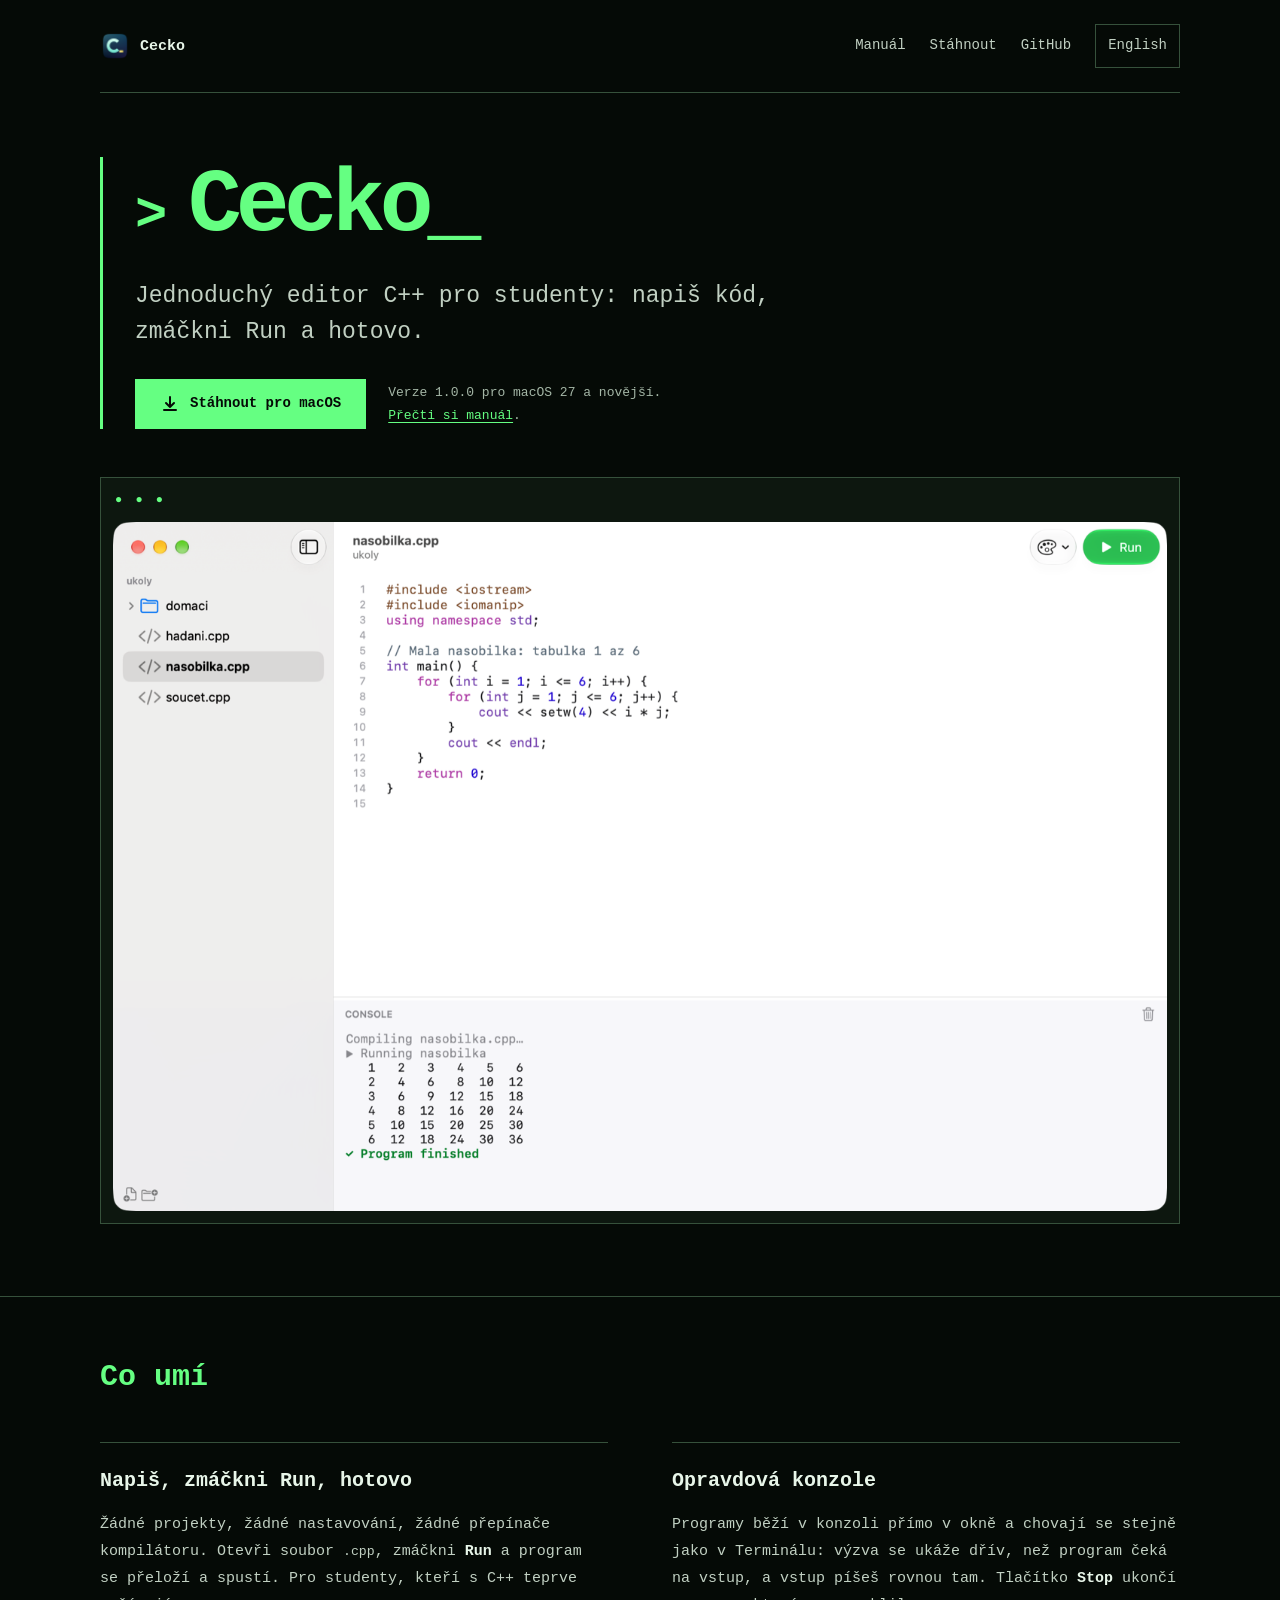
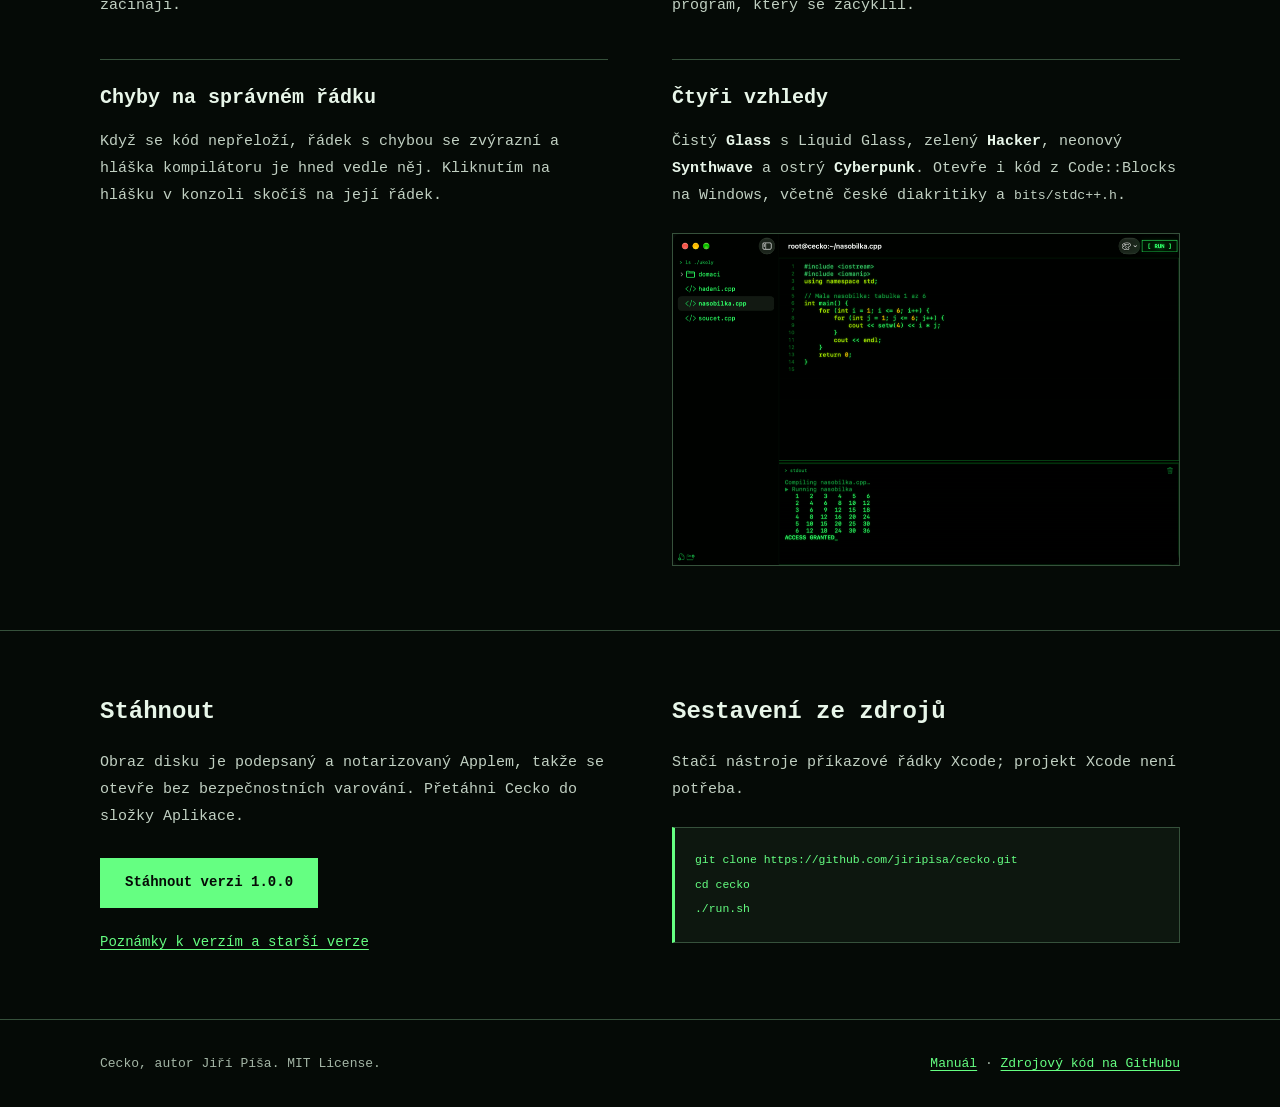
==== commit 85b4fe11: "chore: merge release/v1.0.0 — v1.0.0 release" ====
--- a/docs/cs/index.html
+++ b/docs/cs/index.html
@@ -34,11 +34,11 @@
     <h1><span class="prompt" aria-hidden="true">&gt; </span>Cecko<span class="cursor" aria-hidden="true">_</span></h1>
     <p class="lede">Jednoduchý editor C++ pro studenty: napiš kód, zmáčkni Run a hotovo.</p>
     <div class="actions">
-      <a class="button" href="https://github.com/jiripisa/cecko/releases/download/v0.8.0/Cecko-0.8.0.dmg">
+      <a class="button" href="https://github.com/jiripisa/cecko/releases/download/v1.0.0/Cecko-1.0.0.dmg">
         <svg viewBox="0 0 20 20" fill="none" stroke="currentColor" stroke-width="2" aria-hidden="true"><path d="M10 3v10m0 0-4-4m4 4 4-4M4 16h12" stroke-linecap="round" stroke-linejoin="round"/></svg>
         Stáhnout pro macOS
       </a>
-      <span class="meta">Verze 0.8.0 pro macOS 27 a novější. <a href="manual.html">Přečti si manuál</a>.</span>
+      <span class="meta">Verze 1.0.0 pro macOS 27 a novější. <a href="manual.html">Přečti si manuál</a>.</span>
     </div>
     </div>
     <figure class="shot"><span class="terminal-chrome" aria-hidden="true">● ● ●</span>
@@ -86,7 +86,7 @@
         <p>Obraz disku je podepsaný a notarizovaný Applem, takže se otevře bez
         bezpečnostních varování. Přetáhni Cecko do složky Aplikace.</p>
         <div class="actions">
-          <a class="button" href="https://github.com/jiripisa/cecko/releases/download/v0.8.0/Cecko-0.8.0.dmg">Stáhnout verzi 0.8.0</a>
+          <a class="button" href="https://github.com/jiripisa/cecko/releases/download/v1.0.0/Cecko-1.0.0.dmg">Stáhnout verzi 1.0.0</a>
         </div>
         <p><a href="https://github.com/jiripisa/cecko/releases">Poznámky k verzím a starší verze</a></p>
       </div>
